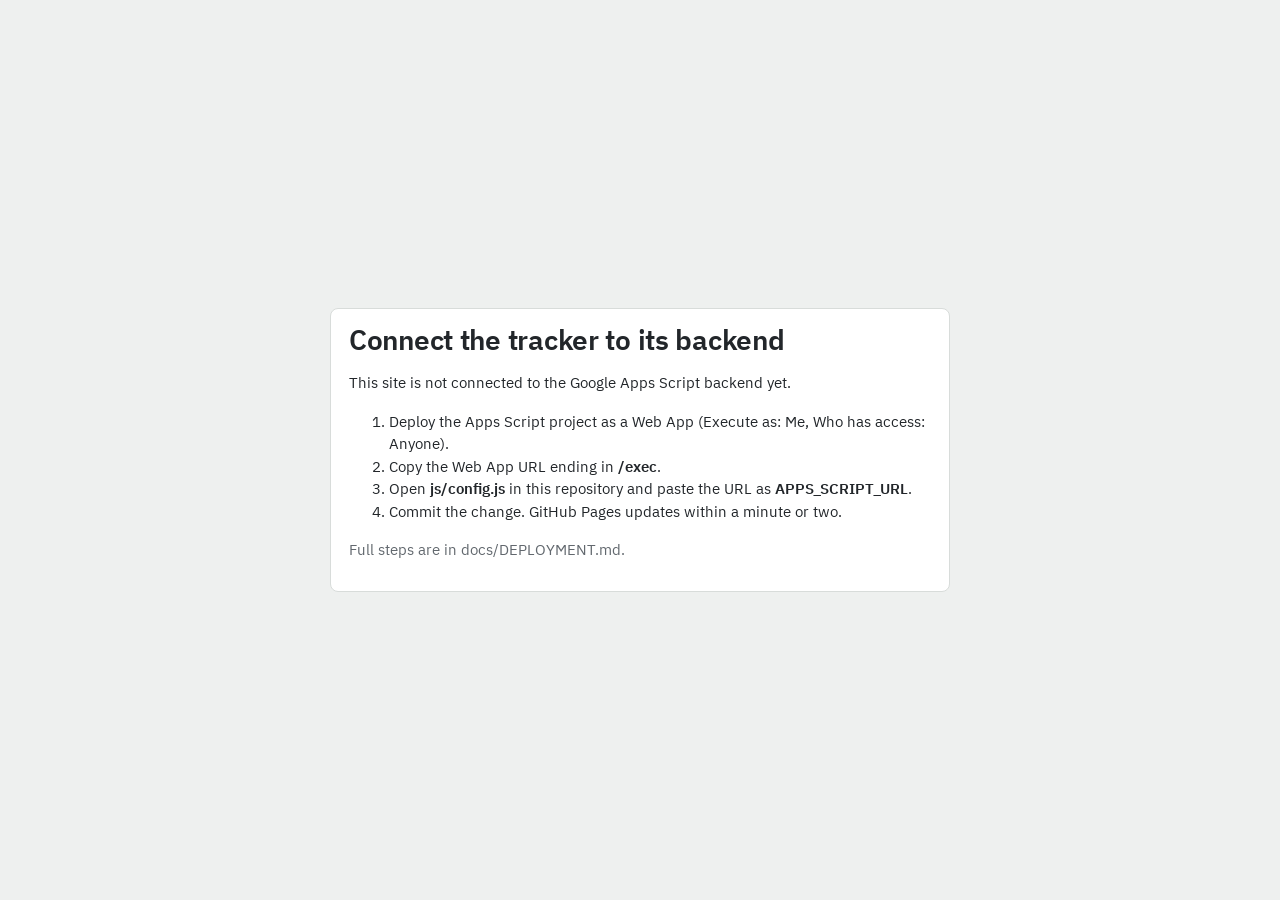
==== index.html @ 7a8a4eb2 "Unpack uploaded zip" ====
<!doctype html>
<html lang="en">
<head>
  <meta charset="utf-8">
  <meta name="viewport" content="width=device-width, initial-scale=1">
  <title>Oakcraft Daily Working Tracker</title>
  <meta name="robots" content="noindex, nofollow">
  <link rel="icon" href="assets/favicon.svg" type="image/svg+xml">
  <link rel="stylesheet" href="css/style.css">
</head>
<body>
  <main class="auth-main" style="min-height:100vh">
    <p class="muted" role="status">Opening the tracker…</p>
  </main>
  <script type="module">
    import { isConfigured } from './js/api.js';
    import { loadSession, homeFor } from './js/auth.js';
    import { renderSetupRequired } from './js/app.js';
    (async () => {
      if (!isConfigured()) { renderSetupRequired(); return; }
      try {
        const s = await loadSession(true);
        if (!s) { location.replace('login.html'); return; }
        location.replace(s.user.mustChangePassword ? 'login.html#change' : homeFor(s.user));
      } catch (e) {
        location.replace('login.html');
      }
    })();
  </script>
</body>
</html>
---- css/style.css ----
/* Oakcraft Daily Working Tracker — core styles
   Tokens, base elements, app shell and shared components. */

/* IBM Plex (SIL Open Font License, see assets/fonts/OFL-LICENSE.txt), self-hosted: no third-party font requests. */
@font-face { font-family: 'IBM Plex Sans'; font-weight: 400; font-style: normal; font-display: swap; src: url('../assets/fonts/IBMPlexSans-Regular-Latin1.woff2') format('woff2'); }
@font-face { font-family: 'IBM Plex Sans'; font-weight: 500; font-style: normal; font-display: swap; src: url('../assets/fonts/IBMPlexSans-Medium-Latin1.woff2') format('woff2'); }
@font-face { font-family: 'IBM Plex Sans'; font-weight: 600; font-style: normal; font-display: swap; src: url('../assets/fonts/IBMPlexSans-SemiBold-Latin1.woff2') format('woff2'); }
@font-face { font-family: 'IBM Plex Sans Condensed'; font-weight: 600; font-style: normal; font-display: swap; src: url('../assets/fonts/IBMPlexSansCondensed-SemiBold-Latin1.woff2') format('woff2'); }

:root {
  --ink: #22262A;
  --ink-2: #474D53;
  --ink-3: #62686E;
  --mesh: #EEF0EF;
  --mesh-2: #E3E6E4;
  --panel: #FFFFFF;
  --rule: #D8DCDA;
  --rule-strong: #B9C0BC;

  --brand: #6B4226;
  --brand-dark: #52321C;
  --brand-tint: #F4EDE7;
  --accent: #B8863B;
  --accent-tint: #F7EFDF;

  --ok: #2F6B45;   --ok-tint: #E3EFE6;
  --warn: #8A5A00; --warn-tint: #FAEFD6;
  --bad: #9B3B2A;  --bad-tint: #F7E2DD;
  --info: #335F80; --info-tint: #E2EBF2;
  --off: #6A7076;  --off-tint: #ECEEED;

  --font: 'IBM Plex Sans', system-ui, -apple-system, 'Segoe UI', Roboto, sans-serif;
  --font-cond: 'IBM Plex Sans Condensed', 'Arial Narrow', 'IBM Plex Sans', system-ui, sans-serif;

  --r-panel: 8px;
  --r-ctl: 6px;
  --sidebar-w: 236px;
  --header-h: 60px;
  --focus: 0 0 0 3px color-mix(in srgb, var(--accent) 55%, transparent);
}

*, *::before, *::after { box-sizing: border-box; }
html { -webkit-text-size-adjust: 100%; }
body {
  margin: 0; background: var(--mesh); color: var(--ink);
  font: 400 15px/1.5 var(--font); font-variant-numeric: tabular-nums;
  -webkit-font-smoothing: antialiased;
}
h1, h2, h3, h4 { margin: 0; font-weight: 600; line-height: 1.2; }
h1 { font-family: var(--font-cond); font-size: 28px; letter-spacing: -0.01em; }
h2 { font-family: var(--font-cond); font-size: 20px; }
h3 { font-size: 15px; }
p { margin: 0 0 0.75em; }
a { color: var(--brand); text-underline-offset: 2px; }
a > svg { vertical-align: -3px; width: 16px; height: 16px; }
a:hover { color: var(--brand-dark); }
button, input, select, textarea { font: inherit; color: inherit; }
:focus-visible { outline: none; box-shadow: var(--focus); border-radius: var(--r-ctl); }
.sr-only { position: absolute; width: 1px; height: 1px; overflow: hidden; clip: rect(0 0 0 0); white-space: nowrap; }
.muted { color: var(--ink-3); }
.small { font-size: 13px; }
.num { font-variant-numeric: tabular-nums; }
.fig { font-family: var(--font-cond); font-weight: 600; font-variant-numeric: tabular-nums; }
.nowrap { white-space: nowrap; }
.hidden { display: none !important; }
.stack > * + * { margin-top: 16px; }
.row { display: flex; gap: 12px; align-items: center; flex-wrap: wrap; }
.row.between { justify-content: space-between; }
.grow { flex: 1 1 auto; }
.skip-link { position: absolute; left: 8px; top: -40px; background: var(--ink); color: #fff; padding: 8px 12px; z-index: 100; border-radius: var(--r-ctl); }
.skip-link:focus { top: 8px; }

/* ---------- App shell ---------- */
.app { display: grid; grid-template-columns: var(--sidebar-w) minmax(0, 1fr); min-height: 100vh; }
.sidebar { position: sticky; top: 0; height: 100vh; overflow-y: auto; padding: 18px 12px 24px; display: flex; flex-direction: column; gap: 18px; }
.brand { display: flex; gap: 10px; align-items: center; padding: 2px 10px 6px; text-decoration: none; color: var(--ink); }
.brand img { width: 30px; height: 30px; }
.brand-name { display: block; font-family: var(--font-cond); font-weight: 600; font-size: 19px; line-height: 1; }
.brand-sub { display: block; font-size: 12px; color: var(--ink-3); margin-top: 3px; }
.nav-group { display: flex; flex-direction: column; gap: 1px; }
.nav-group-title { font-size: 12px; color: var(--ink-3); padding: 0 12px 4px; font-weight: 500; }
.nav-link {
  display: flex; align-items: center; gap: 10px; padding: 8px 12px; border-radius: var(--r-ctl);
  color: var(--ink-2); text-decoration: none; font-weight: 500; position: relative;
}
.nav-link svg { width: 18px; height: 18px; flex: none; color: var(--ink-3); }
.nav-link:hover { background: var(--mesh-2); color: var(--ink); }
.nav-link[aria-current="page"] { color: var(--brand); background: var(--panel); }
.nav-link[aria-current="page"]::before { content: ''; position: absolute; left: 0; top: 8px; bottom: 8px; width: 3px; border-radius: 2px; background: var(--brand); }
.nav-link[aria-current="page"] svg { color: var(--brand); }
.nav-badge { margin-left: auto; font-size: 12px; font-weight: 600; background: var(--bad-tint); color: var(--bad); border-radius: 999px; padding: 0 7px; }
.sidebar-foot { margin-top: auto; padding: 0 12px; font-size: 12px; color: var(--ink-3); }

.main { min-width: 0; display: flex; flex-direction: column; }
.topbar { position: sticky; top: 0; z-index: 20; height: var(--header-h); display: flex; align-items: center; gap: 12px; padding: 0 28px; background: color-mix(in srgb, var(--mesh) 92%, transparent); backdrop-filter: blur(6px); border-bottom: 1px solid var(--rule); }
.topbar .menu-btn { display: none; }
.search { position: relative; flex: 1 1 auto; max-width: 520px; }
.search input { width: 100%; height: 38px; padding: 0 12px 0 36px; border: 1px solid var(--rule); border-radius: var(--r-ctl); background: var(--panel); }
.search > svg { position: absolute; left: 11px; top: 10px; width: 18px; height: 18px; color: var(--ink-3); pointer-events: none; }
.search-results { position: absolute; top: 44px; left: 0; right: 0; background: var(--panel); border: 1px solid var(--rule); border-radius: var(--r-panel); box-shadow: 0 12px 32px rgba(34, 38, 42, 0.14); max-height: 70vh; overflow: auto; padding: 6px; }
.search-group { padding: 6px 8px 2px; font-size: 12px; color: var(--ink-3); font-weight: 500; }
.search-item { display: block; padding: 8px 10px; border-radius: var(--r-ctl); color: var(--ink); text-decoration: none; }
.search-item[aria-selected="true"], .search-item:hover { background: var(--mesh); }
.search-item .muted { font-size: 13px; }
.topbar-right { margin-left: auto; display: flex; align-items: center; gap: 10px; }
.clock { font-size: 13px; color: var(--ink-3); white-space: nowrap; }
.user-btn { display: flex; align-items: center; gap: 8px; border: 1px solid transparent; background: none; padding: 4px 6px 4px 4px; border-radius: 999px; cursor: pointer; }
.user-btn:hover { background: var(--panel); border-color: var(--rule); }
.avatar { width: 32px; height: 32px; border-radius: 50%; background: var(--brand); color: #fff; display: grid; place-items: center; font-weight: 600; font-size: 13px; flex: none; }
.menu { position: absolute; right: 0; top: 46px; min-width: 220px; background: var(--panel); border: 1px solid var(--rule); border-radius: var(--r-panel); box-shadow: 0 12px 32px rgba(34, 38, 42, 0.14); padding: 6px; z-index: 30; }
.menu a, .menu button { display: block; width: 100%; text-align: left; padding: 8px 10px; border: 0; background: none; border-radius: var(--r-ctl); color: var(--ink); text-decoration: none; cursor: pointer; }
.menu a:hover, .menu button:hover { background: var(--mesh); }
.menu hr { border: 0; border-top: 1px solid var(--rule); margin: 6px 0; }

.content { padding: 24px 28px 64px; max-width: 1360px; width: 100%; }
.page-head { display: flex; gap: 16px; align-items: flex-end; justify-content: space-between; flex-wrap: wrap; margin-bottom: 20px; }
.page-head p { margin: 4px 0 0; color: var(--ink-3); }
.page-actions { display: flex; gap: 8px; flex-wrap: wrap; }
.banner { display: flex; gap: 10px; align-items: flex-start; padding: 10px 14px; border-radius: var(--r-ctl); border: 1px solid; margin-bottom: 16px; }
.banner svg { width: 18px; height: 18px; flex: none; margin-top: 2px; }
.banner.info { background: var(--info-tint); border-color: color-mix(in srgb, var(--info) 30%, transparent); color: var(--info); }
.banner.warn { background: var(--warn-tint); border-color: color-mix(in srgb, var(--warn) 30%, transparent); color: var(--warn); }
.banner.bad { background: var(--bad-tint); border-color: color-mix(in srgb, var(--bad) 30%, transparent); color: var(--bad); }
.banner.ok { background: var(--ok-tint); border-color: color-mix(in srgb, var(--ok) 30%, transparent); color: var(--ok); }
.banner .banner-body { flex: 1; color: var(--ink); }
.offline-bar { background: var(--ink); color: #fff; text-align: center; font-size: 13px; padding: 6px; }

/* ---------- Panels ---------- */
.panel { background: var(--panel); border: 1px solid var(--rule); border-radius: var(--r-panel); }
.panel-head { display: flex; align-items: baseline; justify-content: space-between; gap: 12px; padding: 14px 18px 0; flex-wrap: wrap; }
.panel-head h2 { font-size: 17px; }
.panel-head .muted { font-size: 13px; }
.panel-body { padding: 14px 18px 18px; }
.panel-body.flush { padding: 0; }
.grid-2 { display: grid; grid-template-columns: repeat(2, minmax(0, 1fr)); gap: 16px; }
.grid-3 { display: grid; grid-template-columns: repeat(3, minmax(0, 1fr)); gap: 16px; }
.span-2 { grid-column: span 2; }

/* ---------- Buttons ---------- */
.btn {
  display: inline-flex; align-items: center; justify-content: center; gap: 8px; height: 38px; padding: 0 14px;
  border-radius: var(--r-ctl); border: 1px solid var(--rule-strong); background: var(--panel); color: var(--ink);
  font-weight: 500; cursor: pointer; text-decoration: none; white-space: nowrap;
}
.btn svg { width: 17px; height: 17px; }
.btn:hover { border-color: var(--ink-3); color: var(--ink); }
.btn.primary { background: var(--brand); border-color: var(--brand); color: #fff; }
.btn.primary:hover { background: var(--brand-dark); border-color: var(--brand-dark); color: #fff; }
.btn.dark { background: var(--ink); border-color: var(--ink); color: #fff; }
/* WhatsApp share: a deep green that keeps white text readable (the bright WhatsApp green fails contrast). */
.btn.whatsapp { background: #1C6B45; border-color: #1C6B45; color: #fff; }
.btn.whatsapp:hover { background: #15563A; border-color: #15563A; color: #fff; }
.btn.danger { color: var(--bad); border-color: color-mix(in srgb, var(--bad) 45%, transparent); }
.btn.danger:hover { background: var(--bad-tint); }
.btn.ghost { border-color: transparent; background: transparent; }
.btn.ghost:hover { background: var(--mesh-2); }
.btn.sm { height: 32px; padding: 0 10px; font-size: 14px; }
.btn.icon { width: 38px; padding: 0; }
.btn.sm.icon { width: 32px; }
.btn[disabled], .btn[aria-busy="true"] { opacity: 0.55; cursor: not-allowed; }
.btn[aria-busy="true"]::after { content: ''; width: 14px; height: 14px; border-radius: 50%; border: 2px solid currentColor; border-right-color: transparent; animation: spin 0.8s linear infinite; }
@keyframes spin { to { transform: rotate(360deg); } }
.link-btn { border: 0; background: none; color: var(--brand); cursor: pointer; padding: 0; text-decoration: underline; text-underline-offset: 2px; }

/* ---------- Forms ---------- */
.field { display: flex; flex-direction: column; gap: 6px; min-width: 0; }
.field > label, .field > .label { font-weight: 500; font-size: 14px; }
.field .req { color: var(--bad); margin-left: 2px; }
.field .hint { font-size: 13px; color: var(--ink-3); }
.field .error { font-size: 13px; color: var(--bad); font-weight: 500; }
.input, .select, .textarea {
  width: 100%; min-height: 40px; padding: 8px 11px; border: 1px solid var(--rule-strong); border-radius: var(--r-ctl);
  background: var(--panel); color: var(--ink);
}
.textarea { min-height: 88px; resize: vertical; line-height: 1.45; }
.select { appearance: none; padding-right: 32px; background-image: url("data:image/svg+xml,%3Csvg xmlns='http://www.w3.org/2000/svg' width='12' height='8' viewBox='0 0 12 8'%3E%3Cpath d='M1 1l5 5 5-5' fill='none' stroke='%2362686E' stroke-width='1.6'/%3E%3C/svg%3E"); background-repeat: no-repeat; background-position: right 11px center; }
.input:hover, .select:hover, .textarea:hover { border-color: var(--ink-3); }
.input:focus, .select:focus, .textarea:focus { outline: none; border-color: var(--accent); box-shadow: var(--focus); }
.field.has-error .input, .field.has-error .select, .field.has-error .textarea { border-color: var(--bad); }
.input[readonly] { background: var(--mesh); }
.form-grid { display: grid; grid-template-columns: repeat(2, minmax(0, 1fr)); gap: 14px 16px; }
.form-grid .full { grid-column: 1 / -1; }
.check { display: inline-flex; align-items: center; gap: 8px; cursor: pointer; }
.check input { width: 18px; height: 18px; accent-color: var(--brand); }
.switch { display: inline-flex; gap: 10px; align-items: center; cursor: pointer; }
.switch input { appearance: none; width: 38px; height: 22px; border-radius: 999px; background: var(--rule-strong); position: relative; cursor: pointer; transition: background 0.15s; flex: none; }
.switch input::after { content: ''; position: absolute; top: 3px; left: 3px; width: 16px; height: 16px; border-radius: 50%; background: #fff; transition: transform 0.15s; }
.switch input:checked { background: var(--brand); }
.switch input:checked::after { transform: translateX(16px); }
.segmented { display: inline-flex; border: 1px solid var(--rule-strong); border-radius: var(--r-ctl); overflow: hidden; flex-wrap: wrap; }
.segmented label { position: relative; }
.segmented input { position: absolute; opacity: 0; inset: 0; }
.segmented span { display: block; padding: 7px 14px; cursor: pointer; font-weight: 500; font-size: 14px; border-right: 1px solid var(--rule); background: var(--panel); }
.segmented label:last-child span { border-right: 0; }
.segmented input:checked + span { background: var(--ink); color: #fff; }
.segmented input:focus-visible + span { box-shadow: inset 0 0 0 3px var(--accent); }
.chips { display: flex; flex-wrap: wrap; gap: 8px; }
.chip-toggle { position: relative; }
.chip-toggle input { position: absolute; opacity: 0; inset: 0; }
.chip-toggle span { display: inline-flex; align-items: center; gap: 6px; padding: 6px 12px; border: 1px solid var(--rule-strong); border-radius: 999px; cursor: pointer; font-size: 14px; background: var(--panel); }
.chip-toggle input:checked + span { background: var(--brand-tint); border-color: var(--brand); color: var(--brand-dark); font-weight: 500; }
.chip-toggle input:checked + span::before { content: '✓'; font-weight: 600; }
.chip-toggle input:focus-visible + span { box-shadow: var(--focus); }
.stepper { display: flex; align-items: stretch; max-width: 220px; }
.stepper .input { text-align: center; border-radius: 0; border-left: 0; border-right: 0; font-family: var(--font-cond); font-weight: 600; font-size: 18px; }
.stepper button { width: 44px; border: 1px solid var(--rule-strong); background: var(--mesh); font-size: 20px; cursor: pointer; }
.stepper button:first-child { border-radius: var(--r-ctl) 0 0 var(--r-ctl); }
.stepper button:last-child { border-radius: 0 var(--r-ctl) var(--r-ctl) 0; }
.rating { display: flex; gap: 6px; }
.rating label { position: relative; }
.rating input { position: absolute; opacity: 0; }
.rating span { display: grid; place-items: center; width: 40px; height: 40px; border: 1px solid var(--rule-strong); border-radius: var(--r-ctl); cursor: pointer; font-weight: 600; }
.rating input:checked + span { background: var(--brand); border-color: var(--brand); color: #fff; }
.rating input:focus-visible + span { box-shadow: var(--focus); }

/* ---------- Filter bar ---------- */
.filters-toggle { display: none; }
.filters { display: flex; gap: 10px; flex-wrap: wrap; align-items: flex-end; margin-bottom: 16px; }
.filters .field { min-width: 150px; }
.filters .field.search-field { min-width: 220px; flex: 1 1 220px; }
.filters .field > label { font-size: 13px; color: var(--ink-3); font-weight: 500; }
.filters .input, .filters .select { min-height: 36px; padding-top: 6px; padding-bottom: 6px; }
.filters .btn { height: 36px; }

/* ---------- Status pills ---------- */
.pill { display: inline-flex; align-items: center; gap: 6px; padding: 1px 9px; border-radius: 999px; font-size: 13px; font-weight: 500; white-space: nowrap; line-height: 20px; border: 1px solid transparent; }
.pill::before { content: ''; width: 7px; height: 7px; border-radius: 50%; background: currentColor; }
.pill.ok { background: var(--ok-tint); color: var(--ok); }
.pill.warn { background: var(--warn-tint); color: var(--warn); }
.pill.bad { background: var(--bad-tint); color: var(--bad); }
.pill.info { background: var(--info-tint); color: var(--info); }
.pill.accent { background: var(--accent-tint); color: #7A5520; }
.pill.off { background: var(--off-tint); color: var(--off); }
.pill.outline { background: transparent; border-color: var(--rule-strong); color: var(--ink-3); }
.pill.plain::before { display: none; }
.prio { display: inline-flex; align-items: center; gap: 5px; font-size: 13px; font-weight: 500; white-space: nowrap; }
.prio i { display: inline-flex; gap: 2px; align-items: flex-end; height: 12px; }
.prio i b { width: 3px; background: var(--rule-strong); border-radius: 1px; }
.prio i b:nth-child(1) { height: 5px; } .prio i b:nth-child(2) { height: 8px; } .prio i b:nth-child(3) { height: 12px; }
.prio.LOW i b:nth-child(1) { background: var(--off); }
.prio.MEDIUM i b:nth-child(-n+2) { background: var(--info); }
.prio.HIGH i b { background: var(--warn); }
.prio.URGENT { color: var(--bad); } .prio.URGENT i b { background: var(--bad); }

/* ---------- Tables ---------- */
.table-wrap { overflow-x: auto; }
table.data { width: 100%; border-collapse: collapse; font-size: 14px; }
table.data th { text-align: left; font-weight: 600; font-size: 13px; color: var(--ink-2); padding: 10px 12px; border-bottom: 1px solid var(--rule-strong); white-space: nowrap; background: var(--panel); position: sticky; top: 0; }
table.data th.r, table.data td.r { text-align: right; }
table.data th button { border: 0; background: none; font: inherit; color: inherit; cursor: pointer; padding: 0; display: inline-flex; gap: 4px; align-items: center; }
table.data td { padding: 10px 12px; border-bottom: 1px solid var(--rule); vertical-align: top; }
table.data tbody tr:last-child td { border-bottom: 0; }
table.data tbody tr.clickable { cursor: pointer; }
table.data tbody tr.clickable:hover td { background: #F7F8F7; }
table.data td .sub { display: block; font-size: 13px; color: var(--ink-3); }
.pager { display: flex; align-items: center; justify-content: space-between; gap: 12px; padding: 10px 14px; border-top: 1px solid var(--rule); font-size: 14px; flex-wrap: wrap; }

/* ---------- Empty, loading, error states ---------- */
.empty { padding: 36px 20px; text-align: center; color: var(--ink-2); }
.empty h3 { font-size: 16px; margin-bottom: 6px; color: var(--ink); }
.empty p { color: var(--ink-3); max-width: 46ch; margin: 0 auto 14px; }
.skeleton { background: linear-gradient(90deg, var(--mesh) 0%, #F7F8F7 50%, var(--mesh) 100%); background-size: 200% 100%; animation: shimmer 1.4s ease-in-out infinite; border-radius: 4px; }
@keyframes shimmer { from { background-position: 200% 0; } to { background-position: -200% 0; } }
.sk-line { height: 14px; margin: 10px 0; }
.sk-block { height: 120px; }
.error-state { padding: 28px 20px; text-align: center; }
.error-state h3 { color: var(--bad); margin-bottom: 6px; }
.error-state code { font-size: 12px; color: var(--ink-3); }

/* ---------- Toasts ---------- */
.toasts { position: fixed; right: 20px; bottom: 20px; display: flex; flex-direction: column; gap: 8px; z-index: 200; max-width: min(420px, calc(100vw - 32px)); }
.toast { display: flex; gap: 10px; align-items: flex-start; background: var(--ink); color: #fff; padding: 11px 14px; border-radius: var(--r-panel); box-shadow: 0 10px 28px rgba(34, 38, 42, 0.25); font-size: 14px; animation: toast-in 0.18s ease-out; }
.toast.bad { background: var(--bad); }
.toast.ok svg { color: #9FD3AE; }
.toast svg { width: 18px; height: 18px; flex: none; margin-top: 1px; }
.toast button { margin-left: auto; background: none; border: 0; color: #fff; opacity: 0.75; cursor: pointer; padding: 0 0 0 8px; font-size: 18px; line-height: 1; }
@keyframes toast-in { from { transform: translateY(8px); opacity: 0; } }

/* ---------- Modal & drawer ---------- */
.modal-backdrop { position: fixed; inset: 0; background: rgba(34, 38, 42, 0.45); z-index: 150; display: grid; place-items: center; padding: 16px; animation: fade 0.15s ease-out; }
@keyframes fade { from { opacity: 0; } }
.modal { background: var(--panel); border-radius: 10px; width: min(560px, 100%); max-height: calc(100vh - 32px); display: flex; flex-direction: column; box-shadow: 0 24px 60px rgba(34, 38, 42, 0.3); }
.modal.wide { width: min(860px, 100%); }
.modal-head { display: flex; align-items: center; justify-content: space-between; gap: 12px; padding: 16px 20px; border-bottom: 1px solid var(--rule); }
.modal-head h2 { font-size: 19px; }
.modal-body { padding: 18px 20px; overflow-y: auto; }
.modal-foot { display: flex; justify-content: flex-end; gap: 8px; padding: 12px 20px; border-top: 1px solid var(--rule); flex-wrap: wrap; }
.drawer-backdrop { place-items: stretch end; padding: 0; }
.drawer-backdrop .modal { width: min(640px, 100%); max-height: 100vh; height: 100vh; border-radius: 0; animation: slide-in 0.2s ease-out; }
@keyframes slide-in { from { transform: translateX(24px); opacity: 0.6; } }

/* ---------- Detail lists & timelines ---------- */
.kv { display: grid; grid-template-columns: max-content 1fr; gap: 6px 18px; font-size: 14px; }
.kv dt { color: var(--ink-3); }
.kv dd { margin: 0; }
.qa { padding: 12px 0; border-bottom: 1px solid var(--rule); }
.qa:last-child { border-bottom: 0; }
.qa .q { font-size: 13px; color: var(--ink-3); font-weight: 500; margin-bottom: 3px; }
.qa .a { white-space: pre-wrap; overflow-wrap: anywhere; }
.qa .a.empty-answer { color: var(--ink-3); font-style: italic; }
.timeline { list-style: none; margin: 0; padding: 0; }
.timeline li { position: relative; padding: 0 0 16px 20px; }
.timeline li::before { content: ''; position: absolute; left: 4px; top: 7px; width: 7px; height: 7px; border-radius: 50%; background: var(--rule-strong); }
.timeline li::after { content: ''; position: absolute; left: 7px; top: 16px; bottom: 0; width: 1px; background: var(--rule); }
.timeline li:last-child::after { display: none; }
.section-title { font-size: 15px; font-weight: 600; margin: 18px 0 4px; }
.section-title:first-child { margin-top: 0; }

/* ---------- Tabs ---------- */
.tabs { display: flex; gap: 2px; border-bottom: 1px solid var(--rule); margin-bottom: 16px; overflow-x: auto; }
.tabs a, .tabs button { padding: 9px 14px; border: 0; background: none; color: var(--ink-3); font-weight: 500; text-decoration: none; border-bottom: 2px solid transparent; margin-bottom: -1px; cursor: pointer; white-space: nowrap; }
.tabs [aria-selected="true"] { color: var(--ink); border-bottom-color: var(--brand); }
.tabs .count { font-size: 12px; background: var(--mesh-2); border-radius: 999px; padding: 0 6px; margin-left: 4px; color: var(--ink-2); }

/* ---------- Login ---------- */
.auth-page { min-height: 100vh; display: grid; grid-template-columns: minmax(0, 1.1fr) minmax(360px, 0.9fr); }
.auth-side { background: var(--ink); color: #E9EBEA; padding: 48px; display: flex; flex-direction: column; justify-content: space-between; position: relative; overflow: hidden; }
.auth-side .brand { color: #fff; }
.auth-side .brand-sub { color: #AEB4B1; }
.auth-side h1 { font-size: clamp(30px, 3.4vw, 46px); max-width: 16ch; color: #fff; line-height: 1.08; }
.auth-side p { color: #AEB4B1; max-width: 42ch; }
.auth-grid { position: absolute; right: -40px; bottom: 80px; display: grid; grid-template-columns: repeat(12, 18px); gap: 5px; opacity: 0.9; }
.auth-grid i { width: 18px; height: 18px; border-radius: 3px; background: #3A4046; }
.auth-grid i.s { background: #4E7A5C; } .auth-grid i.l { background: #9C7A3C; } .auth-grid i.m { background: #7B3F33; }
.auth-main { display: grid; place-items: center; padding: 32px 20px; background: var(--mesh); }
.auth-card { width: min(400px, 100%); }
.auth-card h2 { font-size: 26px; margin-bottom: 4px; }
.auth-card form { display: flex; flex-direction: column; gap: 14px; margin-top: 22px; }
.auth-card .btn { height: 44px; }
.pw-wrap { position: relative; }
.pw-wrap .input { padding-right: 70px; }
.pw-wrap button { position: absolute; right: 6px; top: 6px; height: 28px; border: 0; background: none; color: var(--brand); cursor: pointer; font-size: 13px; font-weight: 500; }

/* ---------- Print ---------- */
@media print {
  body { background: #fff; font-size: 12px; }
  .sidebar, .topbar, .page-actions, .no-print, .toasts, .sticky-bar, .filters, .pager { display: none !important; }
  .app { display: block; }
  .content { padding: 0; max-width: none; }
  .panel { border: 0; break-inside: avoid; }
  a { color: inherit; text-decoration: none; }
}

@media (prefers-reduced-motion: reduce) {
  *, *::before, *::after { animation-duration: 0.01ms !important; transition-duration: 0.01ms !important; }
}
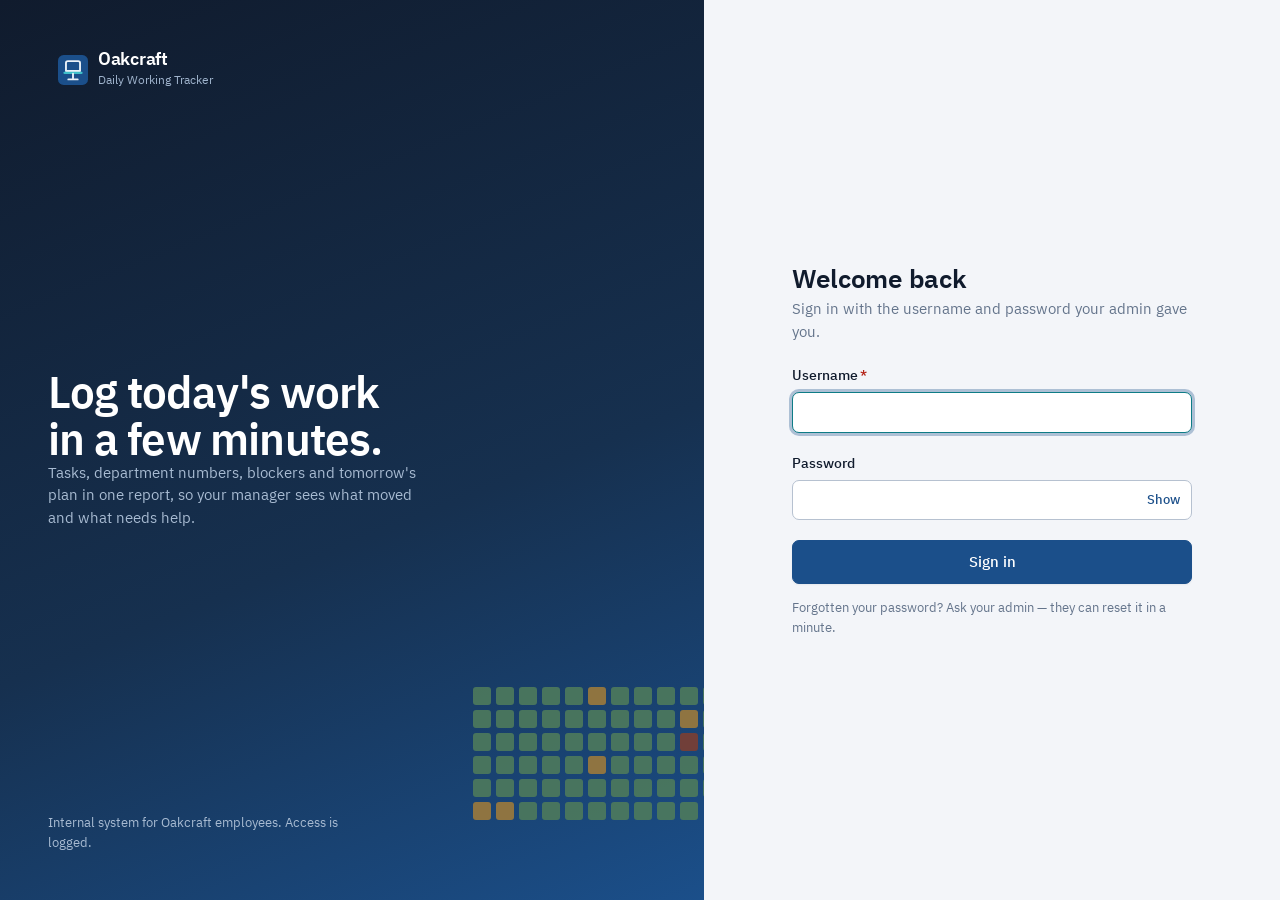
==== commit dbbf5f00: "Unpack uploaded zip" ====
--- a/index.html
+++ b/index.html
@@ -6,6 +6,10 @@
   <title>Oakcraft Daily Working Tracker</title>
   <meta name="robots" content="noindex, nofollow">
   <link rel="icon" href="assets/favicon.svg" type="image/svg+xml">
+  <link rel="preconnect" href="https://script.google.com" crossorigin>
+  <link rel="preconnect" href="https://script.googleusercontent.com" crossorigin>
+  <link rel="preload" as="font" type="font/woff2" href="assets/fonts/IBMPlexSans-Regular-Latin1.woff2" crossorigin>
+  <link rel="preload" as="font" type="font/woff2" href="assets/fonts/IBMPlexSans-SemiBold-Latin1.woff2" crossorigin>
   <link rel="stylesheet" href="css/style.css">
 </head>
 <body>
--- a/css/style.css
+++ b/css/style.css
@@ -5,38 +5,40 @@
 @font-face { font-family: 'IBM Plex Sans'; font-weight: 400; font-style: normal; font-display: swap; src: url('../assets/fonts/IBMPlexSans-Regular-Latin1.woff2') format('woff2'); }
 @font-face { font-family: 'IBM Plex Sans'; font-weight: 500; font-style: normal; font-display: swap; src: url('../assets/fonts/IBMPlexSans-Medium-Latin1.woff2') format('woff2'); }
 @font-face { font-family: 'IBM Plex Sans'; font-weight: 600; font-style: normal; font-display: swap; src: url('../assets/fonts/IBMPlexSans-SemiBold-Latin1.woff2') format('woff2'); }
-@font-face { font-family: 'IBM Plex Sans Condensed'; font-weight: 600; font-style: normal; font-display: swap; src: url('../assets/fonts/IBMPlexSansCondensed-SemiBold-Latin1.woff2') format('woff2'); }
 
 :root {
-  --ink: #22262A;
-  --ink-2: #474D53;
-  --ink-3: #62686E;
-  --mesh: #EEF0EF;
-  --mesh-2: #E3E6E4;
+  /* Corporate slate + blue. Neutrals keep a slight blue bias so they sit with the brand. */
+  --ink: #101B2D;
+  --ink-2: #3A4A61;
+  --ink-3: #64748B;
+  --mesh: #F3F5F9;
+  --mesh-2: #E6EBF2;
   --panel: #FFFFFF;
-  --rule: #D8DCDA;
-  --rule-strong: #B9C0BC;
-
-  --brand: #6B4226;
-  --brand-dark: #52321C;
-  --brand-tint: #F4EDE7;
-  --accent: #B8863B;
-  --accent-tint: #F7EFDF;
-
-  --ok: #2F6B45;   --ok-tint: #E3EFE6;
-  --warn: #8A5A00; --warn-tint: #FAEFD6;
-  --bad: #9B3B2A;  --bad-tint: #F7E2DD;
-  --info: #335F80; --info-tint: #E2EBF2;
-  --off: #6A7076;  --off-tint: #ECEEED;
+  --rule: #DCE3EC;
+  --rule-strong: #B6C1D0;
+
+  --brand: #1B4F8A;
+  --brand-dark: #143A66;
+  --brand-tint: #E9F0F8;
+  --accent: #0E7C86;
+  --accent-tint: #E1F1F2;
+
+  --ok: #0F7A4D;   --ok-tint: #E3F2EA;
+  --warn: #9A5B00; --warn-tint: #FBEEDA;
+  --bad: #B42318;  --bad-tint: #FBE7E5;
+  --info: #175CD3; --info-tint: #E6EDFB;
+  --off: #64748B;  --off-tint: #EDF0F5;
 
   --font: 'IBM Plex Sans', system-ui, -apple-system, 'Segoe UI', Roboto, sans-serif;
-  --font-cond: 'IBM Plex Sans Condensed', 'Arial Narrow', 'IBM Plex Sans', system-ui, sans-serif;
-
-  --r-panel: 8px;
-  --r-ctl: 6px;
-  --sidebar-w: 236px;
+  --font-cond: 'IBM Plex Sans', system-ui, -apple-system, 'Segoe UI', Roboto, sans-serif;
+
+  --r-panel: 10px;
+  --r-ctl: 7px;
+  --sidebar-w: 240px;
   --header-h: 60px;
-  --focus: 0 0 0 3px color-mix(in srgb, var(--accent) 55%, transparent);
+  --shadow-sm: 0 1px 2px rgba(16, 27, 45, 0.06);
+  --shadow-md: 0 4px 16px rgba(16, 27, 45, 0.08);
+  --focus: 0 0 0 3px color-mix(in srgb, var(--brand) 32%, transparent);
 }
 
 *, *::before, *::after { box-sizing: border-box; }
@@ -47,8 +49,8 @@
   -webkit-font-smoothing: antialiased;
 }
 h1, h2, h3, h4 { margin: 0; font-weight: 600; line-height: 1.2; }
-h1 { font-family: var(--font-cond); font-size: 28px; letter-spacing: -0.01em; }
-h2 { font-family: var(--font-cond); font-size: 20px; }
+h1 { font-size: 27px; letter-spacing: -0.018em; text-wrap: balance; }
+h2 { font-size: 19px; letter-spacing: -0.012em; text-wrap: balance; }
 h3 { font-size: 15px; }
 p { margin: 0 0 0.75em; }
 a { color: var(--brand); text-underline-offset: 2px; }
@@ -75,7 +77,7 @@
 .sidebar { position: sticky; top: 0; height: 100vh; overflow-y: auto; padding: 18px 12px 24px; display: flex; flex-direction: column; gap: 18px; }
 .brand { display: flex; gap: 10px; align-items: center; padding: 2px 10px 6px; text-decoration: none; color: var(--ink); }
 .brand img { width: 30px; height: 30px; }
-.brand-name { display: block; font-family: var(--font-cond); font-weight: 600; font-size: 19px; line-height: 1; }
+.brand-name { display: block; font-weight: 600; font-size: 18px; line-height: 1; letter-spacing: -0.015em; }
 .brand-sub { display: block; font-size: 12px; color: var(--ink-3); margin-top: 3px; }
 .nav-group { display: flex; flex-direction: column; gap: 1px; }
 .nav-group-title { font-size: 12px; color: var(--ink-3); padding: 0 12px 4px; font-weight: 500; }
@@ -85,14 +87,14 @@
 }
 .nav-link svg { width: 18px; height: 18px; flex: none; color: var(--ink-3); }
 .nav-link:hover { background: var(--mesh-2); color: var(--ink); }
-.nav-link[aria-current="page"] { color: var(--brand); background: var(--panel); }
+.nav-link[aria-current="page"] { color: var(--brand); background: var(--brand-tint); font-weight: 600; }
 .nav-link[aria-current="page"]::before { content: ''; position: absolute; left: 0; top: 8px; bottom: 8px; width: 3px; border-radius: 2px; background: var(--brand); }
 .nav-link[aria-current="page"] svg { color: var(--brand); }
 .nav-badge { margin-left: auto; font-size: 12px; font-weight: 600; background: var(--bad-tint); color: var(--bad); border-radius: 999px; padding: 0 7px; }
 .sidebar-foot { margin-top: auto; padding: 0 12px; font-size: 12px; color: var(--ink-3); }
 
 .main { min-width: 0; display: flex; flex-direction: column; }
-.topbar { position: sticky; top: 0; z-index: 20; height: var(--header-h); display: flex; align-items: center; gap: 12px; padding: 0 28px; background: color-mix(in srgb, var(--mesh) 92%, transparent); backdrop-filter: blur(6px); border-bottom: 1px solid var(--rule); }
+.topbar { position: sticky; top: 0; z-index: 20; height: var(--header-h); display: flex; align-items: center; gap: 12px; padding: 0 28px; background: var(--panel); border-bottom: 1px solid var(--rule); box-shadow: var(--shadow-sm); }
 .topbar .menu-btn { display: none; }
 .search { position: relative; flex: 1 1 auto; max-width: 520px; }
 .search input { width: 100%; height: 38px; padding: 0 12px 0 36px; border: 1px solid var(--rule); border-radius: var(--r-ctl); background: var(--panel); }
@@ -126,7 +128,7 @@
 .offline-bar { background: var(--ink); color: #fff; text-align: center; font-size: 13px; padding: 6px; }
 
 /* ---------- Panels ---------- */
-.panel { background: var(--panel); border: 1px solid var(--rule); border-radius: var(--r-panel); }
+.panel { background: var(--panel); border: 1px solid var(--rule); border-radius: var(--r-panel); box-shadow: var(--shadow-sm); }
 .panel-head { display: flex; align-items: baseline; justify-content: space-between; gap: 12px; padding: 14px 18px 0; flex-wrap: wrap; }
 .panel-head h2 { font-size: 17px; }
 .panel-head .muted { font-size: 13px; }
@@ -144,7 +146,7 @@
 }
 .btn svg { width: 17px; height: 17px; }
 .btn:hover { border-color: var(--ink-3); color: var(--ink); }
-.btn.primary { background: var(--brand); border-color: var(--brand); color: #fff; }
+.btn.primary { background: var(--brand); border-color: var(--brand); color: #fff; box-shadow: var(--shadow-sm); }
 .btn.primary:hover { background: var(--brand-dark); border-color: var(--brand-dark); color: #fff; }
 .btn.dark { background: var(--ink); border-color: var(--ink); color: #fff; }
 /* WhatsApp share: a deep green that keeps white text readable (the bright WhatsApp green fails contrast). */
@@ -314,11 +316,11 @@
 
 /* ---------- Login ---------- */
 .auth-page { min-height: 100vh; display: grid; grid-template-columns: minmax(0, 1.1fr) minmax(360px, 0.9fr); }
-.auth-side { background: var(--ink); color: #E9EBEA; padding: 48px; display: flex; flex-direction: column; justify-content: space-between; position: relative; overflow: hidden; }
+.auth-side { background: linear-gradient(158deg, #101B2D 0%, #16304F 58%, #1B4F8A 100%); color: #DEE6EF; padding: 48px; display: flex; flex-direction: column; justify-content: space-between; position: relative; overflow: hidden; }
 .auth-side .brand { color: #fff; }
-.auth-side .brand-sub { color: #AEB4B1; }
+.auth-side .brand-sub { color: #9FB3CC; }
 .auth-side h1 { font-size: clamp(30px, 3.4vw, 46px); max-width: 16ch; color: #fff; line-height: 1.08; }
-.auth-side p { color: #AEB4B1; max-width: 42ch; }
+.auth-side p { color: #A8BBD2; max-width: 42ch; }
 .auth-grid { position: absolute; right: -40px; bottom: 80px; display: grid; grid-template-columns: repeat(12, 18px); gap: 5px; opacity: 0.9; }
 .auth-grid i { width: 18px; height: 18px; border-radius: 3px; background: #3A4046; }
 .auth-grid i.s { background: #4E7A5C; } .auth-grid i.l { background: #9C7A3C; } .auth-grid i.m { background: #7B3F33; }
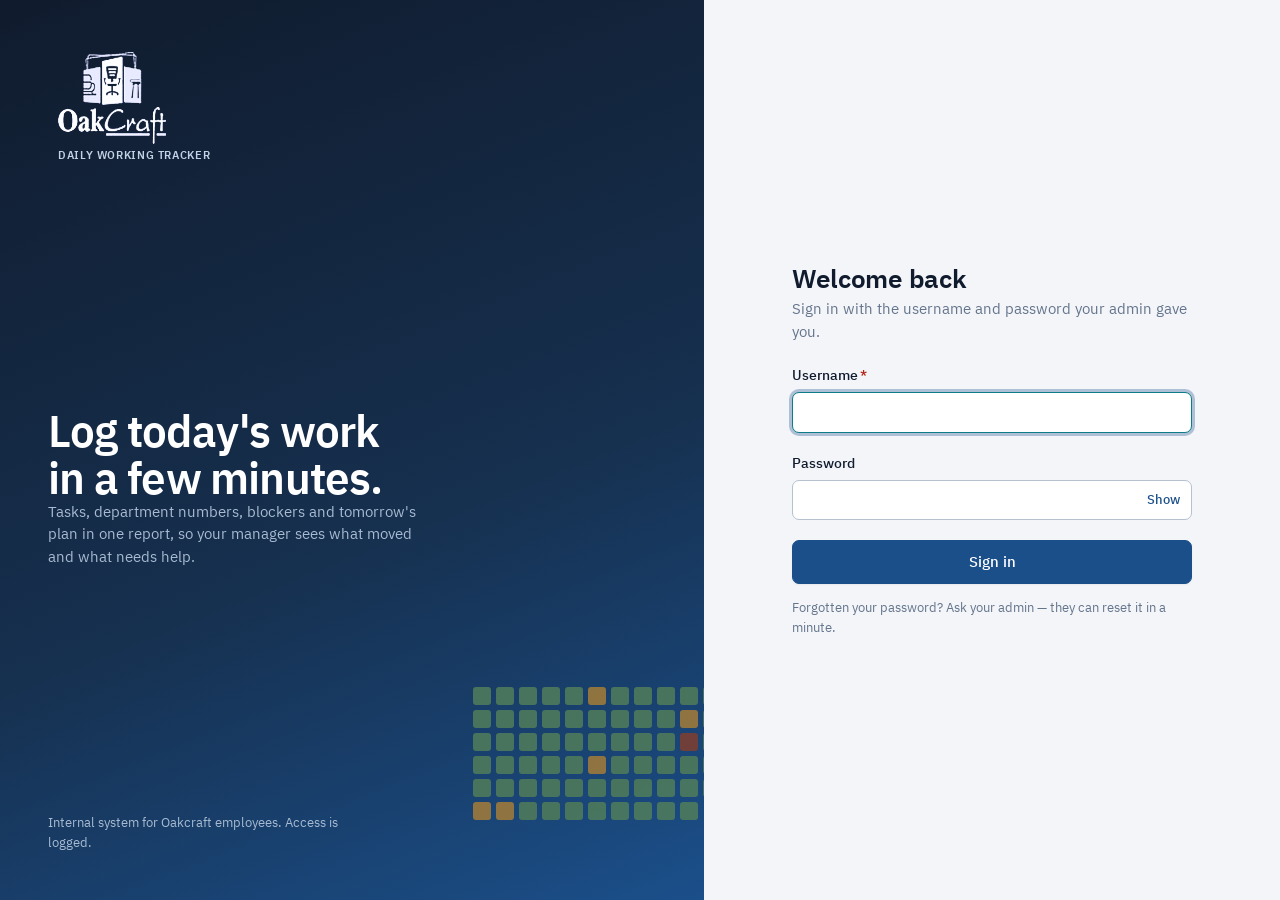
==== commit 240f36e0: "Unpack uploaded zip" ====
--- a/index.html
+++ b/index.html
@@ -5,7 +5,8 @@
   <meta name="viewport" content="width=device-width, initial-scale=1">
   <title>Oakcraft Daily Working Tracker</title>
   <meta name="robots" content="noindex, nofollow">
-  <link rel="icon" href="assets/favicon.svg" type="image/svg+xml">
+  <link rel="icon" href="assets/favicon.png" type="image/png">
+  <link rel="apple-touch-icon" href="assets/favicon.png">
   <link rel="preconnect" href="https://script.google.com" crossorigin>
   <link rel="preconnect" href="https://script.googleusercontent.com" crossorigin>
   <link rel="preload" as="font" type="font/woff2" href="assets/fonts/IBMPlexSans-Regular-Latin1.woff2" crossorigin>
@@ -16,6 +17,7 @@
   <main class="auth-main" style="min-height:100vh">
     <p class="muted" role="status">Opening the tracker…</p>
   </main>
+  <script type="module" src="js/prefetch.js"></script>
   <script type="module">
     import { isConfigured } from './js/api.js';
     import { loadSession, homeFor } from './js/auth.js';
--- a/css/style.css
+++ b/css/style.css
@@ -77,6 +77,12 @@
 .sidebar { position: sticky; top: 0; height: 100vh; overflow-y: auto; padding: 18px 12px 24px; display: flex; flex-direction: column; gap: 18px; }
 .brand { display: flex; gap: 10px; align-items: center; padding: 2px 10px 6px; text-decoration: none; color: var(--ink); }
 .brand img { width: 30px; height: 30px; }
+/* The Oakcraft wordmark carries the company name itself, so it is shown large and the name text is dropped. */
+.brand-lg { flex-direction: column; align-items: flex-start; gap: 4px; padding: 4px 10px 10px; }
+.brand-lg img { width: auto; height: 60px; max-width: 100%; }
+.brand-lg .brand-sub { margin-top: 0; letter-spacing: 0.06em; text-transform: uppercase; font-size: 10.5px; font-weight: 600; }
+.auth-side .brand-lg img { height: 92px; }
+.auth-side .brand-lg .brand-sub { color: #C3D3E6; }
 .brand-name { display: block; font-weight: 600; font-size: 18px; line-height: 1; letter-spacing: -0.015em; }
 .brand-sub { display: block; font-size: 12px; color: var(--ink-3); margin-top: 3px; }
 .nav-group { display: flex; flex-direction: column; gap: 1px; }
